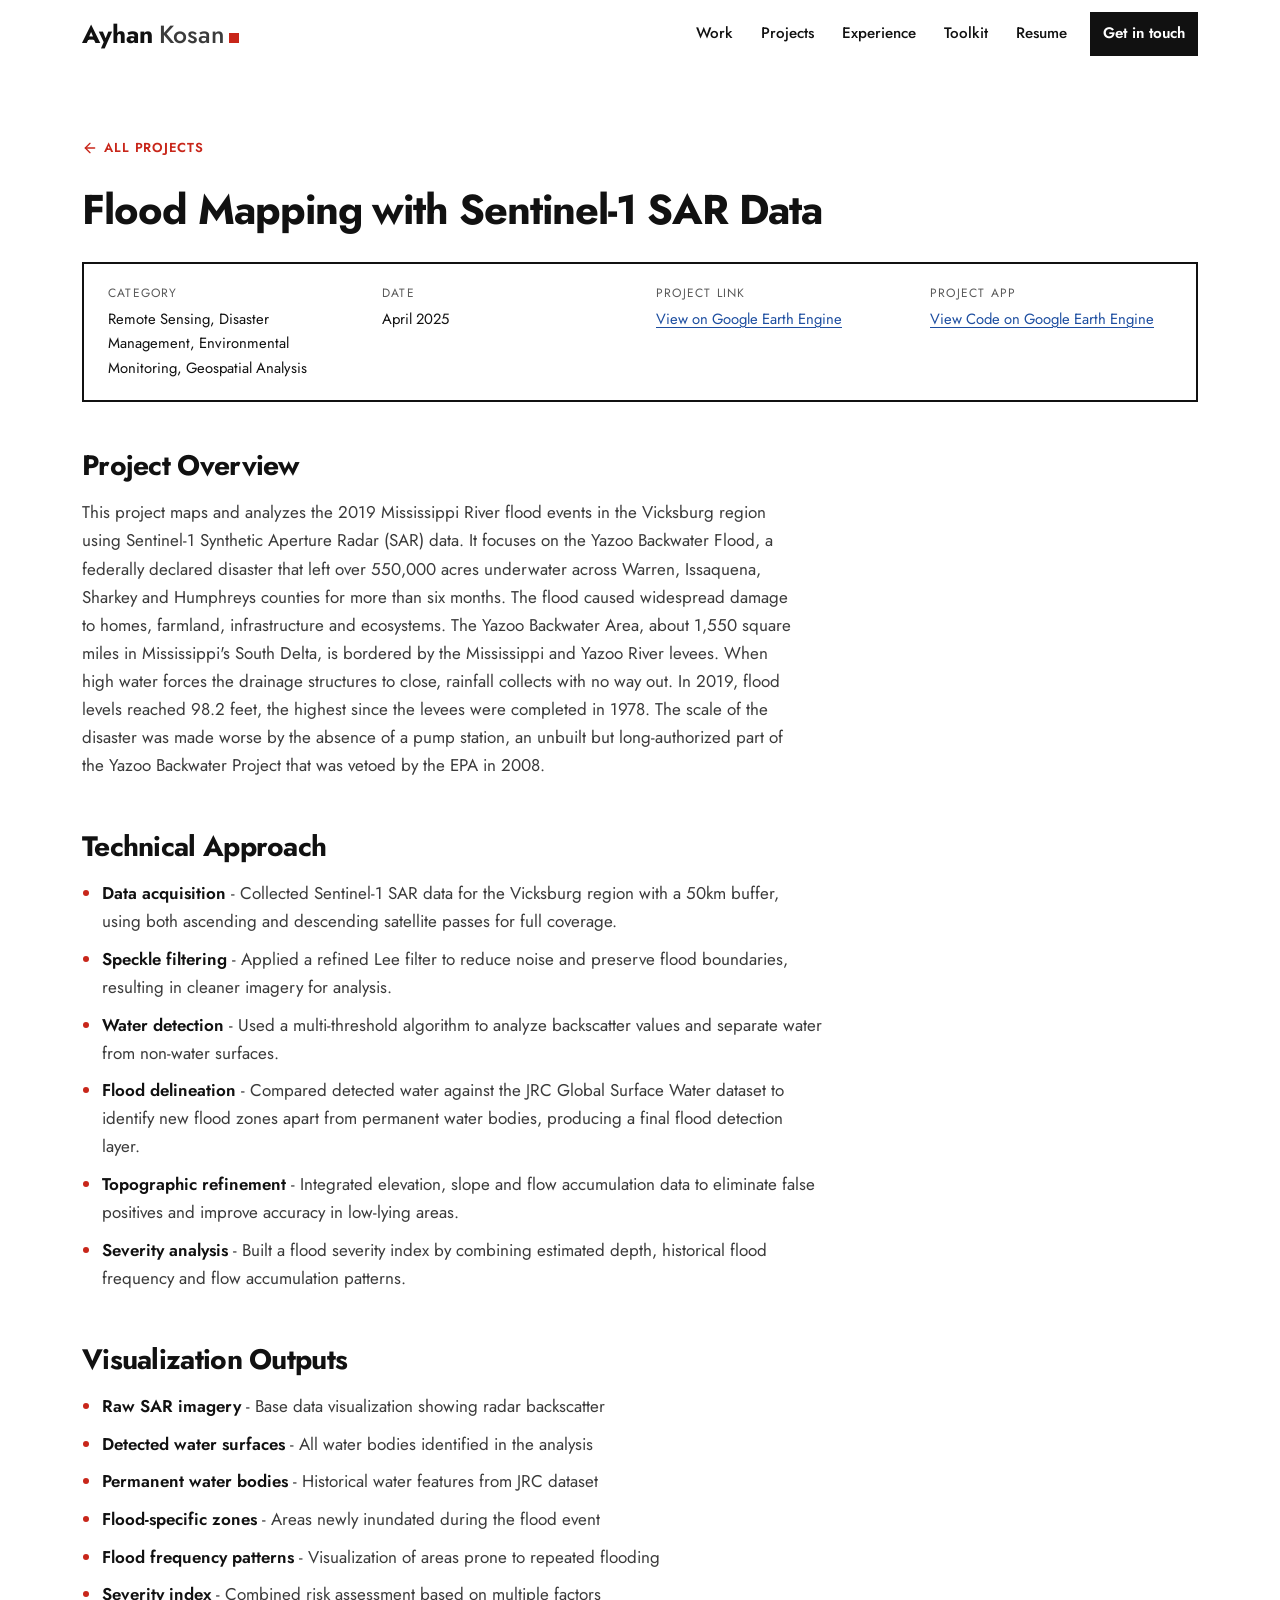
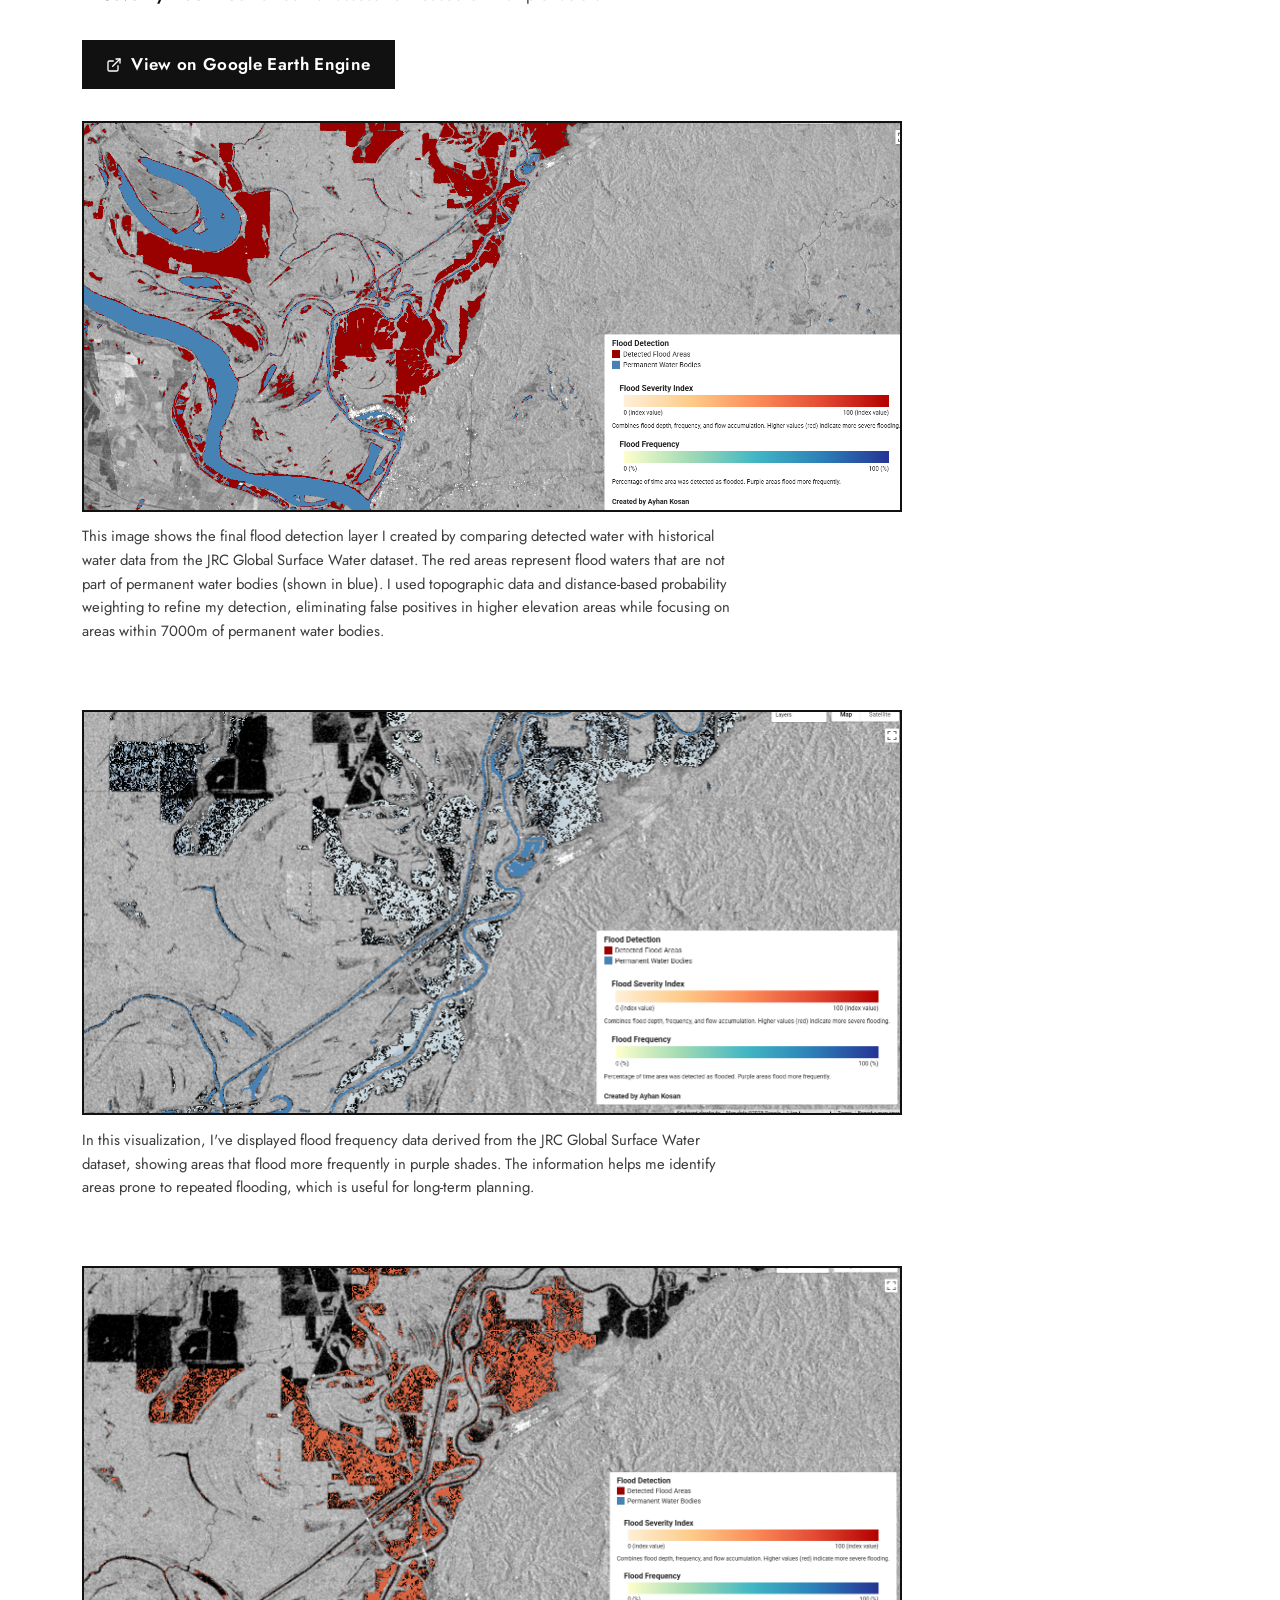
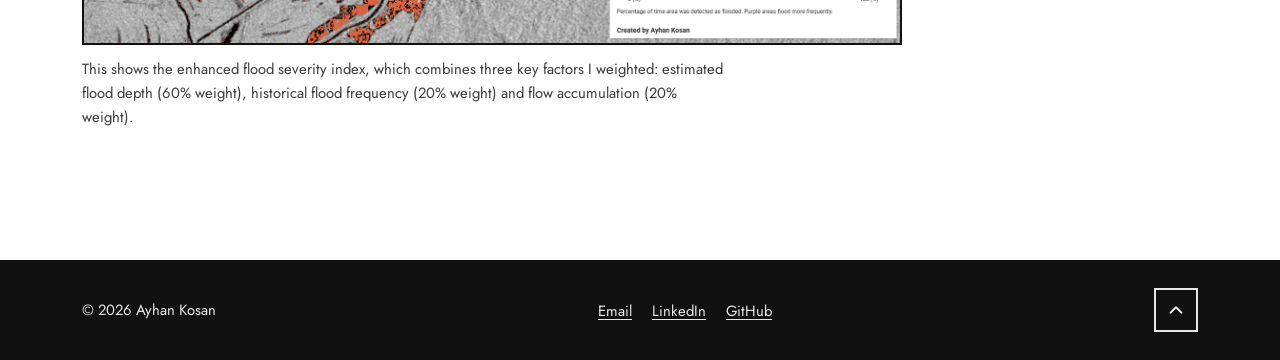
==== flood.html @ c2190ec3 "update" ====
<!DOCTYPE html>
<html lang="en">
<head>
  <meta charset="UTF-8">
  <meta name="viewport" content="width=device-width, initial-scale=1">
  <title>Flood Mapping with Sentinel-1 SAR — Ayhan Kosan</title>
  <meta name="description" content="Mapping the 2019 Yazoo Backwater flood in Mississippi with Sentinel-1 radar data.">
  <link rel="preconnect" href="https://fonts.googleapis.com">
  <link rel="preconnect" href="https://fonts.gstatic.com" crossorigin>
  <link rel="stylesheet" href="https://fonts.googleapis.com/css2?family=Inter:wght@400;500;600;700&amp;family=Jost:wght@400;500;600;700&amp;display=swap">
  <link rel="stylesheet" href="style.css">
  <link rel="stylesheet" href="theme-bauhaus.css">
  <script>document.documentElement.classList.add('js');</script>
  <script src="site.js" defer></script>
</head>
<body id="top">
  <a class="skip-link" href="#main">Skip to main content</a>

  <header class="site-header">
    <nav class="container nav-bar" aria-label="Main">
      <a class="site-logo" href="index.html"><span class="logo-first">Ayhan</span><span class="logo-last">Kosan</span></a>
      <button class="nav-toggle" type="button" aria-expanded="false" aria-controls="primary-menu" aria-label="Menu">
        <span class="nav-toggle-bars" aria-hidden="true"></span>
      </button>
      <ul class="nav-menu" id="primary-menu">
        <li><a href="index.html#work">Work</a></li>
        <li><a href="index.html#projects">Projects</a></li>
        <li><a href="index.html#experience">Experience</a></li>
        <li><a href="index.html#toolkit">Toolkit</a></li>
        <li><a href="resume.html">Resume</a></li>
        <li class="nav-cta"><a href="index.html#contact">Get in touch</a></li>
      </ul>
    </nav>
  </header>

  <main id="main" tabindex="-1">
  <article class="project-detail">
    <div class="container">
      <a class="back-link" href="index.html#projects">
        <svg aria-hidden="true" focusable="false" width="16" height="16" viewBox="0 0 24 24" fill="none" stroke="currentColor" stroke-width="2" stroke-linecap="round" stroke-linejoin="round"><line x1="19" y1="12" x2="5" y2="12"></line><polyline points="12 19 5 12 12 5"></polyline></svg>
        All projects
      </a>
      <h1 class="page-title">Flood Mapping with Sentinel-1 SAR Data</h1>
      <div class="project-info">
        <div class="project-category">
          <span class="meta-label">Category</span> Remote Sensing, Disaster Management, Environmental Monitoring, Geospatial Analysis
        </div>
        <div class="project-date">
          <span class="meta-label">Date</span> April 2025
        </div>
        <div class="project-link">
          <span class="meta-label">Project Link</span> <a href="https://code.earthengine.google.com/ef58080724ee8a9aa978420491a1db90" target="_blank" rel="noopener">View on Google Earth Engine<span class="visually-hidden"> (opens in a new tab)</span></a>
        </div>
      <div class="project-app">
        <span class="meta-label">Project App</span> <a href="https://ayhanxkosan.users.earthengine.app/view/sarfloodmapping" target="_blank" rel="noopener">View Code on Google Earth Engine<span class="visually-hidden"> (opens in a new tab)</span></a>
      </div>
      </div>
      
      <div class="project-description">
        <h2>Project Overview</h2>
        <p>This project maps and analyzes the 2019 Mississippi River flood events in the Vicksburg region using Sentinel-1 Synthetic Aperture Radar (SAR) data. It focuses on the Yazoo Backwater Flood, a federally declared disaster that left over 550,000 acres underwater across Warren, Issaquena, Sharkey and Humphreys counties for more than six months. The flood caused widespread damage to homes, farmland, infrastructure and ecosystems. The Yazoo Backwater Area, about 1,550 square miles in Mississippi's South Delta, is bordered by the Mississippi and Yazoo River levees. When high water forces the drainage structures to close, rainfall collects with no way out. In 2019, flood levels reached 98.2 feet, the highest since the levees were completed in 1978. The scale of the disaster was made worse by the absence of a pump station, an unbuilt but long-authorized part of the Yazoo Backwater Project that was vetoed by the EPA in 2008.</p>
        <h2>Technical Approach</h2>
        
        <ul>
            <li><strong>Data acquisition</strong> - Collected Sentinel-1 SAR data for the Vicksburg region with a 50km buffer, using both ascending and descending satellite passes for full coverage.</li>
            <li><strong>Speckle filtering</strong> - Applied a refined Lee filter to reduce noise and preserve flood boundaries, resulting in cleaner imagery for analysis.</li>
            <li><strong>Water detection</strong> - Used a multi-threshold algorithm to analyze backscatter values and separate water from non-water surfaces.</li>
            <li><strong>Flood delineation</strong> - Compared detected water against the JRC Global Surface Water dataset to identify new flood zones apart from permanent water bodies, producing a final flood detection layer.</li>
            <li><strong>Topographic refinement</strong> - Integrated elevation, slope and flow accumulation data to eliminate false positives and improve accuracy in low-lying areas.</li>
            <li><strong>Severity analysis</strong> - Built a flood severity index by combining estimated depth, historical flood frequency and flow accumulation patterns.</li>
        </ul>
        
        <h2>Visualization Outputs</h2>
        
        <ul>
            <li><strong>Raw SAR imagery</strong> - Base data visualization showing radar backscatter</li>
            <li><strong>Detected water surfaces</strong> - All water bodies identified in the analysis</li>
            <li><strong>Permanent water bodies</strong> - Historical water features from JRC dataset</li>
            <li><strong>Flood-specific zones</strong> - Areas newly inundated during the flood event</li>
            <li><strong>Flood frequency patterns</strong> - Visualization of areas prone to repeated flooding</li>
            <li><strong>Severity index</strong> - Combined risk assessment based on multiple factors</li>
        </ul>
        


        <div class="project-link-cta">
          <a class="btn btn-primary" href="https://code.earthengine.google.com/ef58080724ee8a9aa978420491a1db90" target="_blank" rel="noopener">
            <svg aria-hidden="true" focusable="false" xmlns="http://www.w3.org/2000/svg" width="16" height="16" viewBox="0 0 24 24" fill="none" stroke="currentColor" stroke-width="2" stroke-linecap="round" stroke-linejoin="round"><path d="M18 13v6a2 2 0 0 1-2 2H5a2 2 0 0 1-2-2V8a2 2 0 0 1 2-2h6"></path><polyline points="15 3 21 3 21 9"></polyline><line x1="10" y1="14" x2="21" y2="3"></line></svg>
            View on Google Earth Engine<span class="visually-hidden"> (opens in a new tab)</span></a>
        </div>
        <div class="project-gallery">
          <div class="gallery-item">
            <img src="img/floodareas.png" alt="Map of detected 2019 flood areas in red and permanent water bodies in blue around Vicksburg">
            <p class="caption">This image shows the final flood detection layer I created by comparing detected water with historical water data from the JRC Global Surface Water dataset. The red areas represent flood waters that are not part of permanent water bodies (shown in blue). I used topographic data and distance-based probability weighting to refine my detection, eliminating false positives in higher elevation areas while focusing on areas within 7000m of permanent water bodies.</p>
          </div>
          <div class="gallery-item">
            <img src="img/floodfrequency.png" alt="Map of historical flood frequency, with frequently flooded areas in purple">
            <p class="caption">In this visualization, I've displayed flood frequency data derived from the JRC Global Surface Water dataset, showing areas that flood more frequently in purple shades. The information helps me identify areas prone to repeated flooding, which is useful for long-term planning.</p>
          </div>
          <div class="gallery-item">
            <img src="img/floodseverity.png" alt="Map of the flood severity index combining depth, frequency and flow accumulation">
            <p class="caption">This shows the enhanced flood severity index, which combines three key factors I weighted: estimated flood depth (60% weight), historical flood frequency (20% weight) and flow accumulation (20% weight). </p>
          </div>
        </div>
      </div>
    </div>
  </article>
  </main>


  <footer class="site-footer">
    <div class="container">
      <p>&copy; <span data-current-year>2026</span> Ayhan Kosan</p>
      <ul class="footer-links" aria-label="Contact">
        <li><a href="mailto:ayhanxkosan@gmail.com">Email</a></li>
        <li><a href="https://linkedin.com/in/ayhan-kosan">LinkedIn</a></li>
        <li><a href="https://github.com/ayhankosan">GitHub</a></li>
      </ul>
      <a href="#top" class="back-to-top" aria-label="Back to top">
        <svg aria-hidden="true" focusable="false" width="22" height="22" viewBox="0 0 24 24" fill="none" stroke="currentColor" stroke-width="2" stroke-linecap="round" stroke-linejoin="round"><path d="M18 15l-6-6-6 6"/></svg>
      </a>
    </div>
  </footer>
</body>
</html>
---- style.css ----
/* ==========================================================================
   Ayhan Kosan — portfolio
   "Map studio" theme: dark basemap surfaces, amber highlights, cyan network
   lines. Mobile-first, WCAG 2.1 AA: every text color meets 4.5:1 on the
   surface it is used on.
   ========================================================================== */

:root {
  /* Surfaces (dark basemap) */
  --bg: #0a1020;
  --bg-raised: #0f1729;
  --surface: #131d33;
  --surface-2: #18243f;
  --line: #24324f;
  --line-strong: #33466d;

  /* Text */
  --text: #e7edf7;          /* 15.9:1 on --bg */
  --text-muted: #a9b6cc;    /* 8.6:1 on --bg, 7.4:1 on --surface */
  --text-dim: #8696b2;      /* 5.9:1 on --bg, 5.1:1 on --surface */

  /* Accents */
  --amber: #f5b335;         /* 10.4:1 on --bg */
  --amber-strong: #ffc85a;
  --cyan: #4fd1e8;          /* 10.9:1 on --bg */
  --cyan-soft: rgba(79, 209, 232, 0.12);
  --amber-soft: rgba(245, 179, 53, 0.12);
  --green: #5ee0a0;

  /* Aliases kept for older page styles */
  --primary-color: var(--amber);
  --primary-hover: var(--amber-strong);
  --primary-soft: var(--amber-soft);
  --dark-color: var(--text);
  --text-color: var(--text);
  --secondary-color: var(--text-muted);
  --border-color: var(--line);
  --body-color: var(--bg);
  --light-color: var(--surface);
  --footer-bg: #070b16;
  --shadow: 0 10px 30px rgba(0, 0, 0, 0.35);
  --transition: 0.2s ease;

  /* Type */
  --font-sans: 'Inter', system-ui, -apple-system, 'Segoe UI', Roboto, Arial, sans-serif;
  --font-display: 'Space Grotesk', 'Inter', system-ui, sans-serif;
  --font-mono: 'JetBrains Mono', ui-monospace, SFMono-Regular, Menlo, Consolas, monospace;
  --step--1: clamp(0.875rem, 0.85rem + 0.1vw, 0.925rem);
  --step-0: clamp(1rem, 0.97rem + 0.15vw, 1.0625rem);
  --step-1: clamp(1.125rem, 1.07rem + 0.3vw, 1.3rem);
  --step-2: clamp(1.35rem, 1.2rem + 0.7vw, 1.8rem);
  --step-3: clamp(1.75rem, 1.4rem + 1.5vw, 2.6rem);
  --step-4: clamp(2.3rem, 1.6rem + 3.2vw, 4.25rem);

  /* Layout */
  --container: 1180px;
  --gutter: clamp(1rem, 0.6rem + 2vw, 2rem);
  --header-h: 68px;
  --radius-sm: 6px;
  --radius: 12px;
  --radius-lg: 18px;
}

/* --------------------------------------------------------------------------
   Base
   -------------------------------------------------------------------------- */
*, *::before, *::after { box-sizing: border-box; }
* { margin: 0; }

html {
  -webkit-text-size-adjust: 100%;
  text-size-adjust: 100%;
  scroll-padding-top: calc(var(--header-h) + 16px);
  color-scheme: dark;
}

@media (prefers-reduced-motion: no-preference) {
  html { scroll-behavior: smooth; }
}

body {
  font-family: var(--font-sans);
  font-size: var(--step-0);
  line-height: 1.65;
  color: var(--text);
  background-color: var(--bg);
  overflow-x: hidden;
  min-height: 100vh;
  display: flex;
  flex-direction: column;
}

/* Faint map grid across the whole page */
body::before {
  content: '';
  position: fixed;
  inset: 0;
  z-index: -1;
  pointer-events: none;
  background-image:
    linear-gradient(rgba(79, 209, 232, 0.035) 1px, transparent 1px),
    linear-gradient(90deg, rgba(79, 209, 232, 0.035) 1px, transparent 1px);
  background-size: 64px 64px;
}

main { flex: 1 0 auto; }

img, svg, video, canvas { display: block; max-width: 100%; }
img { height: auto; }

h1, h2, h3, h4 {
  font-family: var(--font-display);
  line-height: 1.15;
  color: var(--text);
  font-weight: 700;
  letter-spacing: -0.02em;
  overflow-wrap: break-word;
}

h1 { font-size: var(--step-4); }
h2 { font-size: var(--step-3); }
h3 { font-size: var(--step-1); letter-spacing: -0.01em; }
h4 { font-size: var(--step-0); }

p, li { max-width: 72ch; }
ul, ol { padding-left: 1.25rem; }
strong { font-weight: 600; color: var(--text); }

a {
  color: var(--cyan);
  text-decoration: underline;
  text-decoration-thickness: 1px;
  text-underline-offset: 0.2em;
  transition: color var(--transition);
}

a:hover { color: #8be4f3; text-decoration-thickness: 2px; }

:focus { outline: none; }
:focus-visible {
  outline: 3px solid var(--amber);
  outline-offset: 3px;
  border-radius: 4px;
}

::selection { background: var(--amber); color: #0a1020; }

button { font: inherit; }

.container {
  width: 100%;
  max-width: var(--container);
  margin-inline: auto;
  padding-inline: var(--gutter);
}

.visually-hidden {
  position: absolute !important;
  width: 1px !important; height: 1px !important;
  padding: 0 !important; margin: -1px !important;
  overflow: hidden !important;
  clip: rect(0, 0, 0, 0) !important;
  white-space: nowrap !important;
  border: 0 !important;
}

.skip-link {
  position: absolute;
  left: 1rem;
  top: -100px;
  z-index: 2000;
  background: var(--amber);
  color: #0a1020;
  padding: 0.75rem 1.25rem;
  border-radius: var(--radius-sm);
  font-weight: 700;
  text-decoration: none;
}
.skip-link:focus { top: 0.75rem; color: #0a1020; }

.mono {
  font-family: var(--font-mono);
  font-size: 0.8125rem;
  letter-spacing: 0.04em;
}

.eyebrow {
  display: inline-flex;
  align-items: center;
  gap: 0.6rem;
  font-family: var(--font-mono);
  font-size: 0.8125rem;
  font-weight: 500;
  letter-spacing: 0.12em;
  text-transform: uppercase;
  color: var(--amber);
  margin-bottom: 1rem;
}

.eyebrow::before {
  content: '';
  width: 28px;
  height: 2px;
  background: currentColor;
}

/* --------------------------------------------------------------------------
   Buttons
   -------------------------------------------------------------------------- */
.btn {
  display: inline-flex;
  align-items: center;
  justify-content: center;
  gap: 0.55rem;
  min-height: 48px;
  padding: 0.75rem 1.4rem;
  border-radius: var(--radius-sm);
  border: 1px solid transparent;
  font-weight: 600;
  font-size: var(--step-0);
  line-height: 1.2;
  text-decoration: none;
  cursor: pointer;
  transition: background-color var(--transition), color var(--transition), border-color var(--transition), transform var(--transition);
}

.btn svg { flex-shrink: 0; }

.btn-primary, .primary-btn {
  background-color: var(--amber);
  color: #0a1020;
}
.btn-primary:hover, .primary-btn:hover { background-color: var(--amber-strong); color: #0a1020; }

.btn-outline, .btn-light {
  background-color: rgba(10, 16, 32, 0.4);
  color: var(--text);
  border-color: var(--line-strong);
}
.btn-outline:hover, .btn-light:hover {
  border-color: var(--cyan);
  color: var(--cyan);
}

.btn:focus-visible { outline: 3px solid var(--cyan); outline-offset: 3px; }

@media (prefers-reduced-motion: no-preference) {
  .btn:hover { transform: translateY(-2px); }
}

/* --------------------------------------------------------------------------
   Header & navigation
   -------------------------------------------------------------------------- */
.site-header {
  position: sticky;
  top: 0;
  z-index: 1000;
  background-color: rgba(10, 16, 32, 0.92);
  border-bottom: 1px solid transparent;
  transition: border-color var(--transition), background-color var(--transition);
}

@supports ((-webkit-backdrop-filter: blur(8px)) or (backdrop-filter: blur(8px))) {
  .site-header {
    background-color: rgba(10, 16, 32, 0.72);
    -webkit-backdrop-filter: saturate(140%) blur(12px);
    backdrop-filter: saturate(140%) blur(12px);
  }
}

.site-header.is-scrolled { border-bottom-color: var(--line); }

.nav-bar {
  display: flex;
  align-items: center;
  justify-content: space-between;
  gap: 1rem;
  min-height: var(--header-h);
}

.site-logo {
  display: inline-flex;
  align-items: center;
  gap: 0.65rem;
  min-height: 44px;
  font-family: var(--font-display);
  font-size: 1.15rem;
  font-weight: 700;
  color: var(--text);
  text-decoration: none;
  letter-spacing: -0.01em;
}
.site-logo:hover { color: var(--text); }

/* Wordmark: first name bold, surname light, amber end mark */
.site-logo { gap: 0.4rem; font-size: clamp(1.3rem, 1.15rem + 0.5vw, 1.55rem); letter-spacing: -0.03em; }
.logo-first { font-weight: 700; }
.logo-last { font-weight: 500; color: var(--text-muted); }
.logo-last::after {
  content: '';
  display: inline-block;
  width: 0.4em;
  height: 0.4em;
  margin-left: 0.15em;
  background: var(--amber);
  border-radius: 50%;
  transition: transform var(--transition);
}
.site-logo:hover .logo-last::after { transform: scale(1.35); }

.logo-mark {
  display: inline-flex;
  width: 34px;
  height: 34px;
  color: var(--amber);
  transition: color var(--transition);
}
.logo-mark svg { width: 100%; height: 100%; }

.nav-menu {
  list-style: none;
  padding: 0;
  margin: 0;
  display: flex;
  align-items: center;
  gap: 0.15rem;
}
.nav-menu li { max-width: none; }

.nav-menu a {
  display: inline-flex;
  align-items: center;
  min-height: 44px;
  padding: 0.5rem 0.8rem;
  border-radius: var(--radius-sm);
  color: var(--text-muted);
  font-size: 0.95rem;
  font-weight: 500;
  text-decoration: none;
}
.nav-menu a:hover { color: var(--text); background: rgba(255, 255, 255, 0.04); }
.nav-menu a[aria-current="page"] { color: var(--amber); }

.nav-menu .nav-cta a {
  margin-left: 0.5rem;
  color: #0a1020;
  background: var(--amber);
  font-weight: 600;
}
.nav-menu .nav-cta a:hover { background: var(--amber-strong); color: #0a1020; }

.nav-toggle {
  display: none;
  align-items: center;
  justify-content: center;
  width: 48px;
  height: 48px;
  padding: 0;
  border: 1px solid var(--line-strong);
  border-radius: var(--radius-sm);
  background: var(--surface);
  color: var(--text);
  cursor: pointer;
}

.nav-toggle-bars, .nav-toggle-bars::before, .nav-toggle-bars::after {
  display: block;
  width: 22px;
  height: 2px;
  border-radius: 2px;
  background-color: currentColor;
  transition: transform var(--transition), background-color var(--transition);
}
.nav-toggle-bars { position: relative; }
.nav-toggle-bars::before, .nav-toggle-bars::after { content: ''; position: absolute; left: 0; }
.nav-toggle-bars::before { top: -7px; }
.nav-toggle-bars::after { top: 7px; }
.nav-toggle[aria-expanded="true"] .nav-toggle-bars { background-color: transparent; }
.nav-toggle[aria-expanded="true"] .nav-toggle-bars::before { transform: translateY(7px) rotate(45deg); }
.nav-toggle[aria-expanded="true"] .nav-toggle-bars::after { transform: translateY(-7px) rotate(-45deg); }

@media (max-width: 860px) {
  .js .nav-toggle { display: inline-flex; }

  .js .nav-menu {
    position: absolute;
    top: 100%;
    left: 0;
    right: 0;
    flex-direction: column;
    align-items: stretch;
    gap: 0;
    padding: 0.5rem var(--gutter) 1.25rem;
    background: var(--bg-raised);
    border-bottom: 1px solid var(--line);
    box-shadow: 0 20px 40px rgba(0, 0, 0, 0.45);
    visibility: hidden;
    opacity: 0;
    transform: translateY(-8px);
    transition: opacity var(--transition), transform var(--transition), visibility 0s linear 0.2s;
  }

  .js .nav-menu.is-open {
    visibility: visible;
    opacity: 1;
    transform: none;
    transition: opacity var(--transition), transform var(--transition), visibility 0s;
  }

  .js .nav-menu a {
    width: 100%;
    padding: 0.9rem 0.25rem;
    border-bottom: 1px solid var(--line);
    border-radius: 0;
    font-size: var(--step-1);
    color: var(--text);
  }

  .js .nav-menu .nav-cta a {
    margin: 1rem 0 0;
    justify-content: center;
    border-radius: var(--radius-sm);
    border-bottom: 0;
    color: #0a1020;
  }

  html:not(.js) .nav-bar { flex-wrap: wrap; padding-block: 0.5rem; }
  html:not(.js) .nav-menu { flex-wrap: wrap; }
}

/* --------------------------------------------------------------------------
   Hero
   -------------------------------------------------------------------------- */
.hero {
  position: relative;
  isolation: isolate;
  overflow: hidden;
  padding-block: clamp(4rem, 9vw, 7.5rem) clamp(3.5rem, 7vw, 6rem);
  border-bottom: 1px solid var(--line);
  background:
    radial-gradient(ellipse 70% 60% at 75% 35%, rgba(79, 209, 232, 0.10), transparent 70%),
    radial-gradient(ellipse 50% 50% at 15% 85%, rgba(245, 179, 53, 0.07), transparent 70%),
    var(--bg);
}

.hero-shapes { display: none; }

.hero-map {
  position: absolute;
  inset: 0;
  z-index: -1;
  width: 100%;
  height: 100%;
  opacity: 0.9;
}

.hero-map .contour { fill: none; stroke: rgba(169, 182, 204, 0.09); stroke-width: 1; }
.hero-map .edge { fill: none; stroke: rgba(79, 209, 232, 0.35); stroke-width: 1.2; }
.hero-map .edge-main { stroke: rgba(245, 179, 53, 0.55); stroke-width: 1.6; }
.hero-map .node { fill: var(--bg); stroke: var(--cyan); stroke-width: 1.5; }
.hero-map .hub { fill: var(--amber); }
.hero-map .pulse { fill: none; stroke: var(--amber); stroke-width: 1.2; opacity: 0; }

@media (prefers-reduced-motion: no-preference) {
  .hero-map .edge-main {
    stroke-dasharray: 6 10;
    animation: flow 2.8s linear infinite;
  }
  .hero-map .pulse {
    transform-box: fill-box;
    transform-origin: center;
    animation: pulse 3.2s ease-out infinite;
  }
  .hero-map .pulse.delay { animation-delay: 1.6s; }
}

@keyframes flow { to { stroke-dashoffset: -32; } }
@keyframes pulse {
  0% { opacity: 0.8; transform: scale(0.4); }
  100% { opacity: 0; transform: scale(2.6); }
}

.hero-grid {
  display: grid;
  gap: clamp(2rem, 5vw, 3.5rem);
  align-items: center;
}

.hero h1 {
  margin-bottom: 1.25rem;
  max-width: 16ch;
}

.hero h1 .accent { color: var(--amber); }

.hero-lead {
  font-size: var(--step-1);
  line-height: 1.6;
  color: var(--text-muted);
  max-width: 58ch;
  margin-bottom: 2rem;
}

.hero-lead strong { color: var(--text); font-weight: 600; }

.hero-actions {
  display: flex;
  flex-wrap: wrap;
  gap: 0.75rem;
}

/* "Map legend" style info panel */
.hud {
  position: relative;
  background: rgba(15, 23, 41, 0.82);
  border: 1px solid var(--line-strong);
  border-radius: var(--radius);
  padding: 1.25rem 1.35rem;
  box-shadow: var(--shadow);
  -webkit-backdrop-filter: blur(6px);
  backdrop-filter: blur(6px);
}

.hud::before, .hud::after {
  content: '';
  position: absolute;
  width: 14px;
  height: 14px;
  border: 2px solid var(--amber);
}
.hud::before { top: -1px; left: -1px; border-right: 0; border-bottom: 0; border-top-left-radius: var(--radius); }
.hud::after { bottom: -1px; right: -1px; border-left: 0; border-top: 0; border-bottom-right-radius: var(--radius); }

.hud-title {
  font-family: var(--font-mono);
  font-size: 0.75rem;
  letter-spacing: 0.12em;
  text-transform: uppercase;
  color: var(--text-dim);
  margin-bottom: 0.85rem;
  display: flex;
  justify-content: space-between;
  gap: 1rem;
}

.hud-list {
  list-style: none;
  padding: 0;
  display: grid;
  gap: 0.85rem;
}

.hud-list li {
  display: grid;
  grid-template-columns: 14px 1fr;
  gap: 0.75rem;
  align-items: start;
  max-width: none;
  font-size: var(--step--1);
  color: var(--text-muted);
}

.hud-list .swatch {
  width: 14px;
  height: 14px;
  margin-top: 0.25rem;
  border-radius: 3px;
}
.swatch.amber { background: var(--amber); }
.swatch.cyan { background: var(--cyan); }
.swatch.line { background: transparent; border: 2px solid var(--cyan); border-radius: 50%; }
.swatch.green { background: var(--green); }

.hud-list strong { display: block; color: var(--text); font-weight: 600; font-size: var(--step-0); }

.hud-coords {
  margin-top: 1rem;
  padding-top: 0.85rem;
  border-top: 1px dashed var(--line-strong);
  font-family: var(--font-mono);
  font-size: 0.75rem;
  color: var(--text-dim);
  display: flex;
  justify-content: space-between;
  flex-wrap: wrap;
  gap: 0.5rem;
}

@media (min-width: 980px) {
  .hero-grid { grid-template-columns: minmax(0, 1.55fr) minmax(0, 1fr); }
}

@media (max-width: 480px) {
  .hero-actions .btn { width: 100%; }
}

/* Key figures */
.stats {
  border-bottom: 1px solid var(--line);
  background: var(--bg-raised);
}

.stats-list {
  list-style: none;
  padding: 0;
  display: grid;
  grid-template-columns: repeat(auto-fit, minmax(min(100%, 200px), 1fr));
}

.stats-list li {
  max-width: none;
  padding: 1.5rem 1.25rem;
  border-left: 1px solid var(--line);
}
.stats-list li:first-child { border-left: 0; }

.stat-value {
  display: block;
  font-family: var(--font-display);
  font-size: clamp(1.2rem, 1.05rem + 0.55vw, 1.5rem);
  text-wrap: balance;
  font-weight: 700;
  color: var(--amber);
  line-height: 1.1;
}

.stat-label {
  display: block;
  margin-top: 0.35rem;
  font-size: var(--step--1);
  color: var(--text-muted);
}

@media (max-width: 640px) {
  .stats-list { grid-template-columns: repeat(2, minmax(0, 1fr)); }
  .stats-list li { padding: 1.25rem 1rem; border-left: 0; border-top: 1px solid var(--line); }
  .stats-list li:nth-child(-n+2) { border-top: 0; }
  .stats-list li:nth-child(even) { border-left: 1px solid var(--line); }
}

@media (max-width: 979px) {
  .hero-map { opacity: 0.4; }
}

/* --------------------------------------------------------------------------
   Sections
   -------------------------------------------------------------------------- */
.section { padding-block: clamp(4rem, 8vw, 6.5rem); }
.section + .section { border-top: 1px solid var(--line); }
.section-raised { background: var(--bg-raised); }

.section-header {
  display: grid;
  gap: 0.75rem;
  margin-bottom: clamp(2rem, 5vw, 3.25rem);
  max-width: 760px;
}

.section-header .eyebrow { margin-bottom: 0; }

.section-title { font-size: var(--step-3); }

.section-lead {
  font-size: var(--step-1);
  color: var(--text-muted);
  max-width: 62ch;
}

.section-header-row {
  display: flex;
  flex-wrap: wrap;
  align-items: flex-end;
  justify-content: space-between;
  gap: 1rem 2rem;
  margin-bottom: clamp(2rem, 5vw, 3.25rem);
}
.section-header-row .section-header { margin-bottom: 0; }

/* Capabilities */
.capability-grid {
  list-style: none;
  padding: 0;
  display: grid;
  grid-template-columns: repeat(auto-fit, minmax(min(100%, 250px), 1fr));
  gap: 1px;
  background: var(--line);
  border: 1px solid var(--line);
  border-radius: var(--radius);
  overflow: hidden;
}

.capability {
  max-width: none;
  padding: 1.75rem 1.5rem;
  background: var(--bg);
  display: flex;
  flex-direction: column;
  gap: 0.75rem;
}

.capability-icon {
  width: 44px;
  height: 44px;
  display: grid;
  place-items: center;
  border-radius: 10px;
  background: var(--cyan-soft);
  color: var(--cyan);
}
.capability-icon svg { width: 24px; height: 24px; }

.capability h3 { font-size: var(--step-1); }
.capability p { color: var(--text-muted); font-size: var(--step--1); }

/* Chips / tags */
.chips, .project-card-tags {
  list-style: none;
  padding: 0;
  display: flex;
  flex-wrap: wrap;
  gap: 0.4rem;
}

.chips li, .project-card-tags li, .tag, .timeline-tag {
  display: inline-block;
  max-width: none;
  padding: 0.2rem 0.6rem;
  border: 1px solid var(--line-strong);
  border-radius: 4px;
  background: rgba(255, 255, 255, 0.02);
  color: var(--text-muted);
  font-family: var(--font-mono);
  font-size: 0.75rem;
  line-height: 1.6;
}

/* Current work */
.work-grid {
  display: grid;
  gap: clamp(1.5rem, 4vw, 3.5rem);
}

.work-grid .section-header { margin-bottom: 0; }

.focus-list {
  list-style: none;
  padding: 0;
  display: grid;
  border-top: 1px solid var(--line);
}

.focus-list li {
  max-width: none;
  display: grid;
  grid-template-columns: 3rem minmax(0, 1fr);
  gap: 1rem;
  padding: 1.25rem 0;
  border-bottom: 1px solid var(--line);
}

.focus-index {
  font-family: var(--font-mono);
  font-size: 0.8125rem;
  color: var(--amber);
  padding-top: 0.2rem;
}

.focus-list h3 { font-size: var(--step-1); }
.focus-list p { color: var(--text-muted); font-size: var(--step--1); margin-top: 0.3rem; }

@media (min-width: 960px) {
  .work-grid { grid-template-columns: minmax(0, 1fr) minmax(0, 1.1fr); align-items: start; }
}

/* Project cards */
.project-grid, .portfolio-grid {
  list-style: none;
  padding: 0;
  display: grid;
  grid-template-columns: repeat(auto-fill, minmax(min(100%, 320px), 1fr));
  gap: 1.25rem;
}

.project-card {
  position: relative;
  display: flex;
  flex-direction: column;
  max-width: none;
  height: 100%;
  background: var(--surface);
  border: 1px solid var(--line);
  border-radius: var(--radius);
  overflow: hidden;
  transition: border-color var(--transition), transform var(--transition);
}

.project-card:hover { border-color: var(--cyan); }
.project-card:focus-within { outline: 3px solid var(--amber); outline-offset: 3px; }

@media (prefers-reduced-motion: no-preference) {
  .project-card:hover, .project-card:focus-within { transform: translateY(-4px); }
  .project-card:hover .project-card-media img { transform: scale(1.04); }
}

.project-card-media {
  position: relative;
  aspect-ratio: 16 / 9;
  overflow: hidden;
  background: var(--surface-2);
}

.project-card-media::after {
  content: '';
  position: absolute;
  inset: 0;
  background: linear-gradient(180deg, transparent 50%, rgba(19, 29, 51, 0.85));
}

.project-card-media img {
  width: 100%;
  height: 100%;
  object-fit: cover;
  filter: saturate(0.9);
  transition: transform 0.4s ease;
}

.project-card-body {
  display: flex;
  flex-direction: column;
  flex: 1;
  gap: 0.6rem;
  padding: 1.25rem 1.35rem 1.4rem;
}

.project-card-kicker {
  font-family: var(--font-mono);
  font-size: 0.75rem;
  letter-spacing: 0.1em;
  text-transform: uppercase;
  color: var(--amber);
}

.project-card-title { font-size: var(--step-1); }
.project-card-title a { color: var(--text); text-decoration: none; }
.project-card-title a::after { content: ''; position: absolute; inset: 0; z-index: 1; }
.project-card-title a:focus-visible { outline: none; }

.project-card-text { color: var(--text-muted); font-size: var(--step--1); }

.project-card-cta {
  margin-top: auto;
  padding-top: 0.5rem;
  display: inline-flex;
  align-items: center;
  gap: 0.35rem;
  font-weight: 600;
  font-size: var(--step--1);
  color: var(--cyan);
}
.project-card-cta svg { transition: transform var(--transition); }
.project-card:hover .project-card-cta svg { transform: translateX(3px); }

/* Experience */
.experience-list {
  list-style: none;
  padding: 0;
  border-top: 1px solid var(--line);
}

.experience-item {
  max-width: none;
  display: grid;
  gap: 0.35rem 2rem;
  padding: 1.5rem 0;
  border-bottom: 1px solid var(--line);
}

.experience-when {
  font-family: var(--font-mono);
  font-size: 0.8125rem;
  color: var(--text-dim);
  padding-top: 0.2rem;
}

.experience-item.is-current .experience-when { color: var(--amber); }

.experience-role { font-size: var(--step-1); }
.experience-org { color: var(--text-muted); font-size: var(--step--1); margin-top: 0.15rem; }
.experience-desc { color: var(--text-muted); font-size: var(--step--1); margin-top: 0.6rem; }

@media (min-width: 760px) {
  .experience-item { grid-template-columns: 190px minmax(0, 1fr); }
}

/* Toolkit */
.toolkit-grid {
  display: grid;
  grid-template-columns: repeat(auto-fit, minmax(min(100%, 260px), 1fr));
  gap: 1.25rem;
}

.toolkit-group {
  padding: 1.5rem;
  background: var(--surface);
  border: 1px solid var(--line);
  border-radius: var(--radius);
}

.toolkit-group h3 {
  font-family: var(--font-mono);
  font-size: 0.8125rem;
  font-weight: 500;
  letter-spacing: 0.1em;
  text-transform: uppercase;
  color: var(--cyan);
  margin-bottom: 1rem;
}

.toolkit-group .chips li { color: var(--text); font-size: 0.8125rem; }

/* Education strip */
.education {
  margin-top: 1.25rem;
  display: grid;
  gap: 1.25rem;
  grid-template-columns: repeat(auto-fit, minmax(min(100%, 320px), 1fr));
}

.education-item {
  padding: 1.25rem 1.5rem;
  border: 1px dashed var(--line-strong);
  border-radius: var(--radius);
}

.education-item h3 { font-size: var(--step-0); }
.education-item p { color: var(--text-muted); font-size: var(--step--1); margin-top: 0.35rem; }

/* Contact band */
.contact-band {
  position: relative;
  overflow: hidden;
  padding: clamp(2rem, 5vw, 3.5rem);
  border: 1px solid var(--line-strong);
  border-radius: var(--radius-lg);
  background:
    radial-gradient(ellipse 60% 80% at 100% 0%, rgba(245, 179, 53, 0.14), transparent 60%),
    radial-gradient(ellipse 50% 70% at 0% 100%, rgba(79, 209, 232, 0.12), transparent 60%),
    var(--surface);
  display: grid;
  gap: 1.75rem;
}

.contact-band h2 { font-size: var(--step-3); max-width: 20ch; }
.contact-band p { color: var(--text-muted); font-size: var(--step-1); margin-top: 0.75rem; }

.contact-links {
  list-style: none;
  padding: 0;
  display: flex;
  flex-wrap: wrap;
  gap: 0.75rem;
}
.contact-links li { max-width: none; }

.contact-email {
  font-family: var(--font-mono);
  font-size: var(--step--1);
  color: var(--text-dim);
  margin-top: 0.75rem;
}

@media (min-width: 900px) {
  .contact-band { grid-template-columns: minmax(0, 1.4fr) auto; align-items: center; }
}

/* --------------------------------------------------------------------------
   Footer
   -------------------------------------------------------------------------- */
.site-footer {
  background-color: var(--footer-bg);
  border-top: 1px solid var(--line);
  color: var(--text-muted);
  padding-block: 1.75rem;
  margin-top: auto;
}

.site-footer .container {
  display: flex;
  flex-wrap: wrap;
  align-items: center;
  justify-content: space-between;
  gap: 1rem;
}

.site-footer p { margin: 0; font-size: var(--step--1); }

.footer-links {
  list-style: none;
  padding: 0;
  display: flex;
  flex-wrap: wrap;
  gap: 0.25rem 1.25rem;
}
.footer-links li { max-width: none; }

.site-footer a { color: var(--text-muted); font-size: var(--step--1); }
.site-footer a:hover { color: var(--amber); }

.back-to-top {
  display: inline-flex;
  align-items: center;
  justify-content: center;
  width: 44px;
  height: 44px;
  border-radius: var(--radius-sm);
  border: 1px solid var(--line-strong);
  color: var(--text);
  text-decoration: none;
}
.back-to-top:hover { border-color: var(--amber); color: var(--amber); }

/* --------------------------------------------------------------------------
   Project detail pages
   -------------------------------------------------------------------------- */
.project-detail { padding-block: clamp(2rem, 5vw, 3.5rem) clamp(3rem, 7vw, 5rem); }

.back-link {
  display: inline-flex;
  align-items: center;
  gap: 0.4rem;
  min-height: 44px;
  margin-bottom: 1rem;
  font-family: var(--font-mono);
  font-size: 0.8125rem;
  letter-spacing: 0.06em;
  text-transform: uppercase;
  color: var(--amber);
  text-decoration: none;
}
.back-link:hover { color: var(--amber-strong); text-decoration: underline; }

.page-title {
  font-size: var(--step-3);
  margin-bottom: 1.75rem;
  max-width: 28ch;
}

.project-info {
  display: grid;
  grid-template-columns: repeat(auto-fit, minmax(min(100%, 220px), 1fr));
  gap: 1rem 2rem;
  margin-bottom: clamp(2rem, 5vw, 3rem);
  padding: 1.25rem 1.5rem;
  background-color: var(--surface);
  border: 1px solid var(--line);
  border-radius: var(--radius);
  font-size: var(--step--1);
  color: var(--text);
}

.project-info > div { display: flex; flex-direction: column; gap: 0.2rem; }

.meta-label {
  font-family: var(--font-mono);
  font-size: 0.75rem;
  letter-spacing: 0.1em;
  text-transform: uppercase;
  color: var(--text-dim);
}

.project-description { max-width: 820px; }

.project-description h2 {
  font-size: var(--step-2);
  margin-top: clamp(2.25rem, 5vw, 3.25rem);
  margin-bottom: 1rem;
}
.project-description h2:first-child { margin-top: 0; }
.project-description h3 { margin-top: 1.5rem; margin-bottom: 0.5rem; }
.project-description p { margin-bottom: 1.15rem; color: #cfd8e6; }
.project-description ul { margin-bottom: 1.5rem; }
.project-description li { margin-bottom: 0.6rem; color: #cfd8e6; }
.project-description li::marker { color: var(--amber); }

.project-gallery {
  display: grid;
  gap: clamp(2rem, 5vw, 3rem);
  margin-block: 2rem;
}

.gallery-item { margin: 0; }
.gallery-item img {
  width: 100%;
  border-radius: var(--radius);
  border: 1px solid var(--line-strong);
  background: var(--surface);
}
.gallery-item > a { display: block; border-radius: var(--radius); }

.caption, figcaption {
  margin-top: 0.85rem;
  font-size: var(--step--1);
  line-height: 1.6;
  color: var(--text-muted);
  max-width: 72ch;
}

.caption .highlight { color: var(--amber); font-weight: 600; }

.inline-cta, .ext-link {
  display: inline-flex;
  align-items: center;
  gap: 0.35rem;
  font-weight: 600;
}

.caption .inline-cta { display: flex; width: fit-content; margin-top: 0.5rem; min-height: 44px; }

.project-link-cta { margin-block: 2rem; }

.callout {
  padding: 1.25rem 1.5rem;
  background: var(--surface);
  border: 1px solid var(--line);
  border-left: 3px solid var(--amber);
  border-radius: var(--radius-sm);
  margin-bottom: 2rem;
}
.callout h2, .callout h3 { font-size: var(--step-1); margin-bottom: 0.5rem; }
.callout p, .callout li { font-size: var(--step--1); color: var(--text-muted); }
.callout ul { margin-block: 0.5rem; }

.map-page-intro p { font-size: var(--step-1); color: var(--text-muted); }

/* Light map widgets (legends, popups, panels) keep dark text */
.legend, .info-panel, .tooltip, .chart-container, .map-overlay, .mouse-hint,
.mapboxgl-popup-content, .leaflet-container, .elevation-profile, .elevation-toggle {
  color: #1f2937;
  --text-color: #1f2937;
  --dark-color: #0f172a;
  --secondary-color: #4b5563;
  --primary-color: #3451d1;
  --border-color: #dde3ee;
}

.legend h3, .info-panel h3, .map-overlay h2, .map-overlay h3, .mapboxgl-popup-content h4 { color: #0f172a; }
.map-overlay label, .map-overlay legend { color: #374151; }
.legend strong, .info-panel strong, .map-overlay strong, .mouse-hint strong, .mapboxgl-popup-content strong { color: inherit; }

/* --------------------------------------------------------------------------
   Resume
   -------------------------------------------------------------------------- */
.resume-section { padding-block: clamp(2.5rem, 6vw, 4.5rem); }

.resume-header {
  margin-bottom: 2rem;
  display: grid;
  gap: 1rem;
}

.resume-header h1 { font-size: var(--step-4); }
.resume-header p { color: var(--text-muted); font-size: var(--step-1); max-width: 60ch; }

.resume-tabs {
  display: inline-flex;
  flex-wrap: wrap;
  gap: 0.35rem;
  margin: 0 0 clamp(2rem, 5vw, 3rem);
  padding: 0.35rem;
  max-width: 100%;
  background: var(--surface);
  border: 1px solid var(--line);
  border-radius: var(--radius-sm);
}

.tab-btn {
  min-height: 44px;
  padding: 0.5rem 1.25rem;
  background: transparent;
  border: 0;
  border-radius: 4px;
  font-weight: 600;
  color: var(--text-muted);
  cursor: pointer;
  transition: background-color var(--transition), color var(--transition);
}
.tab-btn:hover { color: var(--text); background: rgba(255, 255, 255, 0.05); }
.tab-btn[aria-selected="true"], .tab-btn.active { background: var(--amber); color: #0a1020; }

.tab-content[hidden] { display: none; }
.tab-content > .section-title { margin-bottom: 1.5rem; font-size: var(--step-2); }

.timeline {
  position: relative;
  max-width: 900px;
  padding: 0;
  list-style: none;
}

.timeline::before {
  content: '';
  position: absolute;
  top: 0.5rem;
  bottom: 0;
  left: 7px;
  width: 2px;
  background: var(--line-strong);
}

.timeline-item {
  position: relative;
  max-width: none;
  padding: 0 0 1.5rem 2.25rem;
}

.timeline-item::before {
  content: '';
  position: absolute;
  top: 1.45rem;
  left: 0;
  width: 16px;
  height: 16px;
  border-radius: 50%;
  background: var(--bg);
  border: 2px solid var(--cyan);
  z-index: 1;
}

.timeline-item.is-current::before { background: var(--amber); border-color: var(--amber); }

.timeline-content {
  padding: 1.25rem 1.4rem;
  background-color: var(--surface);
  border: 1px solid var(--line);
  border-radius: var(--radius);
}

.timeline-date {
  display: inline-block;
  margin-bottom: 0.35rem;
  font-family: var(--font-mono);
  font-size: 0.8125rem;
  color: var(--amber);
}

.timeline-title { font-size: var(--step-1); margin-bottom: 0.25rem; }
.timeline-subtitle { color: var(--text-muted); font-size: var(--step--1); margin-bottom: 0.75rem; }
.timeline-subtitle .employment-type { display: block; font-size: 0.9em; color: var(--text-dim); }
.timeline-description { margin-bottom: 0.75rem; color: #cfd8e6; font-size: var(--step--1); }
.timeline-tags { display: flex; flex-wrap: wrap; gap: 0.4rem; margin-top: 0.75rem; }

/* --------------------------------------------------------------------------
   Print
   -------------------------------------------------------------------------- */
@media print {
  :root { --bg: #fff; --surface: #fff; --text: #000; --text-muted: #333; --line: #ccc; }
  body::before, .site-header, .back-to-top, .skip-link, .resume-tabs, .hero-map { display: none !important; }
  .tab-content[hidden] { display: block !important; }
  body, .hero, .stats, .section-raised { background: #fff !important; color: #000; }
  h1, h2, h3, h4, strong { color: #000; }
}

/* --------------------------------------------------------------------------
   Reduced motion
   -------------------------------------------------------------------------- */
@media (prefers-reduced-motion: reduce) {
  *, *::before, *::after {
    animation-duration: 0.01ms !important;
    animation-iteration-count: 1 !important;
    transition-duration: 0.01ms !important;
    scroll-behavior: auto !important;
  }
}

/* Resume skills */
.skills-intro {
  color: var(--text-muted);
  margin-bottom: 1.75rem;
}

.strengths {
  list-style: none;
  padding: 0;
  display: grid;
  grid-template-columns: repeat(auto-fit, minmax(min(100%, 230px), 1fr));
  gap: 1rem;
  margin-bottom: 2.5rem;
}

.strengths li {
  max-width: none;
  padding: 1.35rem 1.35rem 1.5rem;
  background: var(--surface);
  border: 1px solid var(--line);
  border-top: 3px solid var(--amber);
  border-radius: var(--radius);
}

.strength-num {
  display: block;
  font-family: var(--font-mono);
  font-size: 0.8125rem;
  color: var(--amber);
  margin-bottom: 0.6rem;
}

.strengths h3 { font-size: var(--step-1); margin-bottom: 0.4rem; }
.strengths p { color: var(--text-muted); font-size: var(--step--1); }

.skill-groups {
  display: grid;
  grid-template-columns: repeat(auto-fit, minmax(min(100%, 420px), 1fr));
  gap: 1.25rem;
}

.skill-group {
  padding: 1.35rem 1.5rem 0.75rem;
  background: var(--surface);
  border: 1px solid var(--line);
  border-radius: var(--radius);
}

.skill-group h3 {
  font-family: var(--font-mono);
  font-size: 0.8125rem;
  font-weight: 500;
  letter-spacing: 0.1em;
  text-transform: uppercase;
  color: var(--cyan);
  margin-bottom: 0.5rem;
}

.skill-list {
  list-style: none;
  padding: 0;
}

.skill-list li {
  max-width: none;
  display: flex;
  flex-wrap: wrap;
  justify-content: space-between;
  align-items: baseline;
  gap: 0.15rem 1rem;
  padding: 0.7rem 0;
  border-top: 1px solid var(--line);
}

.skill-list li:first-child { border-top: 0; }

.skill-name { font-weight: 500; color: var(--text); font-size: var(--step--1); }

.skill-where {
  font-family: var(--font-mono);
  font-size: 0.75rem;
  color: var(--text-dim);
  text-align: right;
}

.skills-key {
  margin-top: 1.25rem;
  font-size: 0.8125rem;
  color: var(--text-dim);
}

.skills-key span { font-weight: 600; color: var(--text-muted); }
---- theme-bauhaus.css ----
/* ==========================================================================
   Bauhaus theme — loaded after style.css.
   White space, a strict grid, geometric primitives and primary colors.
   Text colors meet WCAG 2.1 AA on the surfaces they are used on:
   red #c8261a 5.5:1 and blue #1d4ea0 7.6:1 on white; yellow is only used
   as a background behind black text or as decoration.
   ========================================================================== */

:root {
  --bg: #ffffff;
  --bg-raised: #f5f2ea;
  --surface: #ffffff;
  --surface-2: #f5f2ea;
  --line: #ddd7c9;
  --line-strong: #111111;

  --text: #111111;
  --text-muted: #3b3b3b;
  --text-dim: #595959;

  --red: #c8261a;
  --blue: #1d4ea0;
  --yellow: #f2c12e;
  --black: #111111;

  --amber: var(--red);
  --amber-strong: #a51e14;
  --cyan: var(--blue);
  --green: var(--yellow);
  --cyan-soft: rgba(29, 78, 160, 0.08);
  --amber-soft: rgba(200, 38, 26, 0.08);

  --footer-bg: var(--black);
  --shadow: none;

  --font-sans: 'Jost', 'Inter', system-ui, sans-serif;
  --font-display: 'Jost', system-ui, sans-serif;
  --font-mono: 'Jost', system-ui, sans-serif;

  --radius-sm: 0;
  --radius: 0;
  --radius-lg: 0;
}

html { color-scheme: light; }

body { background: var(--bg); }
body::before { display: none; }

::selection { background: var(--yellow); color: var(--black); }

h1, h2, h3, h4 { letter-spacing: -0.025em; }
h1 { font-weight: 700; }

a { color: var(--blue); }
a:hover { color: var(--black); }

:focus-visible { outline-color: var(--blue); }

/* Labels: geometric caps with a red square instead of a rule */
.eyebrow {
  color: var(--black);
  font-weight: 600;
  letter-spacing: 0.18em;
}
.eyebrow::before {
  width: 12px;
  height: 12px;
  background: var(--red);
}

.mono { font-family: var(--font-sans); }

/* Buttons */
.btn { border-width: 2px; font-weight: 600; letter-spacing: 0.02em; }
.btn-primary, .primary-btn { background: var(--black); color: #fff; }
.btn-primary:hover, .primary-btn:hover { background: var(--red); color: #fff; }
.btn-outline, .btn-light { background: transparent; color: var(--black); border-color: var(--black); }
.btn-outline:hover, .btn-light:hover { background: var(--black); color: #fff; border-color: var(--black); }
.btn:focus-visible { outline-color: var(--blue); }

/* Header */
.site-header,
.site-header.is-scrolled {
  background: rgba(255, 255, 255, 0.96);
  border-bottom: 2px solid var(--black);
}
@supports ((-webkit-backdrop-filter: blur(8px)) or (backdrop-filter: blur(8px))) {
  .site-header { background: rgba(255, 255, 255, 0.88); }
}
.site-header:not(.is-scrolled) { border-bottom-color: transparent; }

.logo-mark { color: var(--black); }
.site-logo:hover .logo-mark { color: var(--red); }
.site-logo { font-weight: 700; letter-spacing: 0; }

.nav-menu a { color: var(--black); font-weight: 500; }
.nav-menu a:hover { background: transparent; color: var(--red); }
.nav-menu a[aria-current="page"] { color: var(--red); }
.nav-menu .nav-cta a { background: var(--black); color: #fff; }
.nav-menu .nav-cta a:hover { background: var(--red); color: #fff; }
.nav-toggle { background: #fff; border: 2px solid var(--black); color: var(--black); }

@media (max-width: 860px) {
  .js .nav-menu { background: #fff; border-bottom: 2px solid var(--black); box-shadow: none; }
  .js .nav-menu a { color: var(--black); }
  .js .nav-menu .nav-cta a { color: #fff; }
}

/* Hero: white page, geometric composition */
.hero {
  background: var(--bg);
  border-bottom: 0;
  padding-block: clamp(4.5rem, 10vw, 9rem) clamp(4rem, 8vw, 7rem);
}
.hero-map { display: none; }

.hero-shapes {
  display: block;
  position: absolute;
  z-index: -1;
  top: clamp(2rem, 4vw, 3.5rem);
  right: max(0px, calc((100vw - var(--container)) / 2 - 24px));
  width: min(520px, 40vw);
}

.hero-shapes .s-red { fill: var(--red); }
.hero-shapes .s-blue { fill: var(--blue); }
.hero-shapes .s-yellow { fill: var(--yellow); }
.hero-shapes .s-black { fill: var(--black); }
.hero-shapes .s-line { stroke: var(--black); stroke-width: 8; fill: none; }

@media (prefers-reduced-motion: no-preference) {
  .hero-shapes .s-spin {
    transform-box: fill-box;
    transform-origin: center;
    animation: bauhaus-spin 40s linear infinite;
  }
}
@keyframes bauhaus-spin { to { transform: rotate(360deg); } }

@media (max-width: 979px) {
  .hero-shapes { display: none; }
}

.hero h1 { max-width: 14ch; font-weight: 700; }
.hero h1 .accent { color: var(--red); }
.hero-lead { color: var(--text-muted); }

@media (min-width: 980px) {
  .hero .hud { margin-top: clamp(9rem, 16vw, 13rem); margin-right: clamp(2rem, 6vw, 5rem); }
}

.hud {
  background: #fff;
  border: 2px solid var(--black);
  box-shadow: 10px 10px 0 var(--yellow);
  -webkit-backdrop-filter: none;
  backdrop-filter: none;
}
.hud::before, .hud::after { border: 0; border-radius: 0; }
.hud::before { top: -10px; left: -10px; width: 20px; height: 20px; background: var(--red); }
.hud::after { bottom: auto; top: -10px; right: 24px; width: 20px; height: 20px; border-radius: 50%; background: var(--blue); }
.hud-title { color: var(--text-dim); letter-spacing: 0.18em; }
.hud-list strong { color: var(--black); }
.swatch.amber { background: var(--red); }
.swatch.cyan { background: var(--blue); }
.swatch.line { border-color: var(--black); }
.swatch.green { background: var(--yellow); border-radius: 0; clip-path: polygon(50% 0, 100% 100%, 0 100%); }
.hud-coords { border-top: 2px solid var(--black); color: var(--text-dim); }

/* Figures */
.stats { background: var(--bg); border-block: 2px solid var(--black); }
.stats-list li { border-left: 2px solid var(--black); padding-block: 2rem; }
.stats-list li:first-child { border-left: 0; }
.stat-value { color: var(--black); display: flex; align-items: center; gap: 0.6rem; }
.stat-value::before { content: ''; width: 14px; height: 14px; flex-shrink: 0; background: var(--red); }
.stats-list li:nth-child(2) .stat-value::before { background: var(--blue); border-radius: 50%; }
.stats-list li:nth-child(3) .stat-value::before { background: var(--yellow); clip-path: polygon(50% 0, 100% 100%, 0 100%); }
.stats-list li:nth-child(4) .stat-value::before { background: var(--black); }
@media (max-width: 640px) {
  .stats-list li { border-left: 0; border-top: 2px solid var(--black); }
  .stats-list li:nth-child(-n+2) { border-top: 0; }
  .stats-list li:nth-child(even) { border-left: 2px solid var(--black); }
}

/* Sections: generous white space */
.section { padding-block: clamp(5rem, 11vw, 9rem); }
.section + .section { border-top: 0; }
.section-raised { background: var(--bg-raised); }
.section-title { font-weight: 700; }
.section-header { margin-bottom: clamp(2.5rem, 6vw, 4.5rem); }

/* Capabilities */
.capability-grid { gap: 0; background: transparent; border: 2px solid var(--black); }
.capability { background: #fff; border-left: 2px solid var(--black); padding: 2rem 1.75rem; }
.capability:first-child { border-left: 0; }
@media (max-width: 1100px) {
  .capability { border-left: 0; border-top: 2px solid var(--black); }
  .capability:first-child { border-top: 0; }
}
@media (min-width: 560px) and (max-width: 1100px) {
  .capability-grid { grid-template-columns: repeat(2, minmax(0, 1fr)); }
  .capability:nth-child(2) { border-top: 0; }
  .capability:nth-child(even) { border-left: 2px solid var(--black); }
}
.capability-icon { border-radius: 0; background: var(--red); color: #fff; }
.capability:nth-child(2) .capability-icon { background: var(--blue); border-radius: 50%; }
.capability:nth-child(3) .capability-icon { background: var(--yellow); color: var(--black); }
.capability:nth-child(4) .capability-icon { background: var(--black); }
.capability p { color: var(--text-muted); }

/* Current work */
.focus-list { border-top: 2px solid var(--black); }
.focus-list li { border-bottom: 1px solid var(--line); grid-template-columns: 4rem minmax(0, 1fr); }
.focus-index { font-size: 2rem; font-weight: 700; line-height: 1; color: var(--red); padding-top: 0; }
.focus-list li:nth-child(2) .focus-index { color: var(--blue); }
.focus-list li:nth-child(3) .focus-index { color: var(--black); }
.focus-list li:nth-child(4) .focus-index { color: var(--red); }

/* Chips */
.chips li, .project-card-tags li, .tag, .timeline-tag {
  border: 1px solid var(--black);
  background: transparent;
  color: var(--black);
  font-size: 0.8125rem;
  letter-spacing: 0.02em;
}

/* Project cards */
.project-grid { gap: 2rem; }
.project-card { border: 2px solid var(--black); background: #fff; }
.project-card:hover { border-color: var(--black); box-shadow: 8px 8px 0 var(--yellow); }
.project-card:focus-within { outline-color: var(--blue); }
.project-card-media { border-bottom: 2px solid var(--black); }
.project-card-media::after { display: none; }
.project-card-media img { filter: grayscale(1) contrast(1.05); transition: filter 0.3s ease, transform 0.4s ease; }
.project-card:hover .project-card-media img,
.project-card:focus-within .project-card-media img { filter: none; }
.project-card-kicker { color: var(--red); font-weight: 600; letter-spacing: 0.14em; }
.project-card-cta { color: var(--black); }
.project-card:hover .project-card-cta { color: var(--red); }

/* Experience */
.experience-list { border-top: 2px solid var(--black); }
.experience-item { border-bottom: 1px solid var(--line); padding-block: 2rem; }
.experience-when { color: var(--text-dim); font-weight: 500; }
.experience-item.is-current .experience-when { color: var(--red); font-weight: 600; }

/* Toolkit & education */
.toolkit-group { background: #fff; border: 2px solid var(--black); }
.toolkit-group h3 { color: var(--blue); font-weight: 600; letter-spacing: 0.14em; }
.toolkit-group:nth-child(1) { border-top: 8px solid var(--red); }
.toolkit-group:nth-child(2) { border-top: 8px solid var(--blue); }
.toolkit-group:nth-child(3) { border-top: 8px solid var(--yellow); }
.toolkit-group:nth-child(4) { border-top: 8px solid var(--black); }
.toolkit-group .chips li { color: var(--black); }
.education-item { border: 2px dashed var(--black); }

/* Contact: a single yellow block */
.contact-band {
  background: var(--yellow);
  border: 2px solid var(--black);
  color: var(--black);
}
.contact-band h2 { color: var(--black); }
.contact-band p, .contact-email { color: var(--black); }
.contact-band .eyebrow::before { background: var(--black); }
.contact-band .btn-outline { border-color: var(--black); }

/* Footer */
.site-footer { background: var(--black); border-top: 0; color: #e8e8e8; }
.site-footer a { color: #e8e8e8; }
.site-footer a:hover { color: var(--yellow); }
.site-footer a:focus-visible { outline-color: var(--yellow); }
.back-to-top { border: 2px solid #e8e8e8; color: #fff; }
.back-to-top:hover { border-color: var(--yellow); color: var(--yellow); }

/* Project pages */
.back-link { color: var(--red); font-weight: 600; }
.back-link:hover { color: var(--black); }
.project-info { background: #fff; border: 2px solid var(--black); }
.project-description p, .project-description li { color: var(--text-muted); }
.project-description li::marker { color: var(--red); }
.gallery-item img { border: 2px solid var(--black); }
.caption .highlight { color: var(--red); }
.callout { background: #fff; border: 2px solid var(--black); border-left: 8px solid var(--red); }

/* Resume */
.resume-tabs { background: #fff; border: 2px solid var(--black); padding: 0; gap: 0; }
.tab-btn { border-radius: 0; color: var(--black); }
.tab-btn:hover { background: var(--bg-raised); color: var(--black); }
.tab-btn[aria-selected="true"], .tab-btn.active { background: var(--black); color: #fff; }
.timeline::before { background: var(--black); }
.timeline-item::before { border-color: var(--black); border-radius: 0; background: #fff; }
.timeline-item.is-current::before { background: var(--red); border-color: var(--red); }
.timeline-content { background: #fff; border: 2px solid var(--black); }
.timeline-date { color: var(--red); font-weight: 600; }
.timeline-description { color: var(--text-muted); }

.strengths li { background: #fff; border: 2px solid var(--black); border-top-width: 8px; }
.strengths li:nth-child(1) { border-top-color: var(--red); }
.strengths li:nth-child(2) { border-top-color: var(--blue); }
.strengths li:nth-child(3) { border-top-color: var(--yellow); }
.strengths li:nth-child(4) { border-top-color: var(--black); }
.strength-num { color: var(--black); font-size: 1.5rem; font-weight: 700; }
.skill-group { background: #fff; border: 2px solid var(--black); }
.skill-group h3 { color: var(--blue); font-weight: 600; letter-spacing: 0.14em; }
.skill-list li { border-top-color: var(--line); }
.skill-where { color: var(--text-dim); }

/* Housing map controls */
.play-button { background: var(--black) !important; color: #fff !important; }
.play-button:hover { background: var(--red) !important; }

/* Wordmark */
.logo-last { color: var(--text-muted); }
.logo-last::after { background: var(--red); border-radius: 0; }
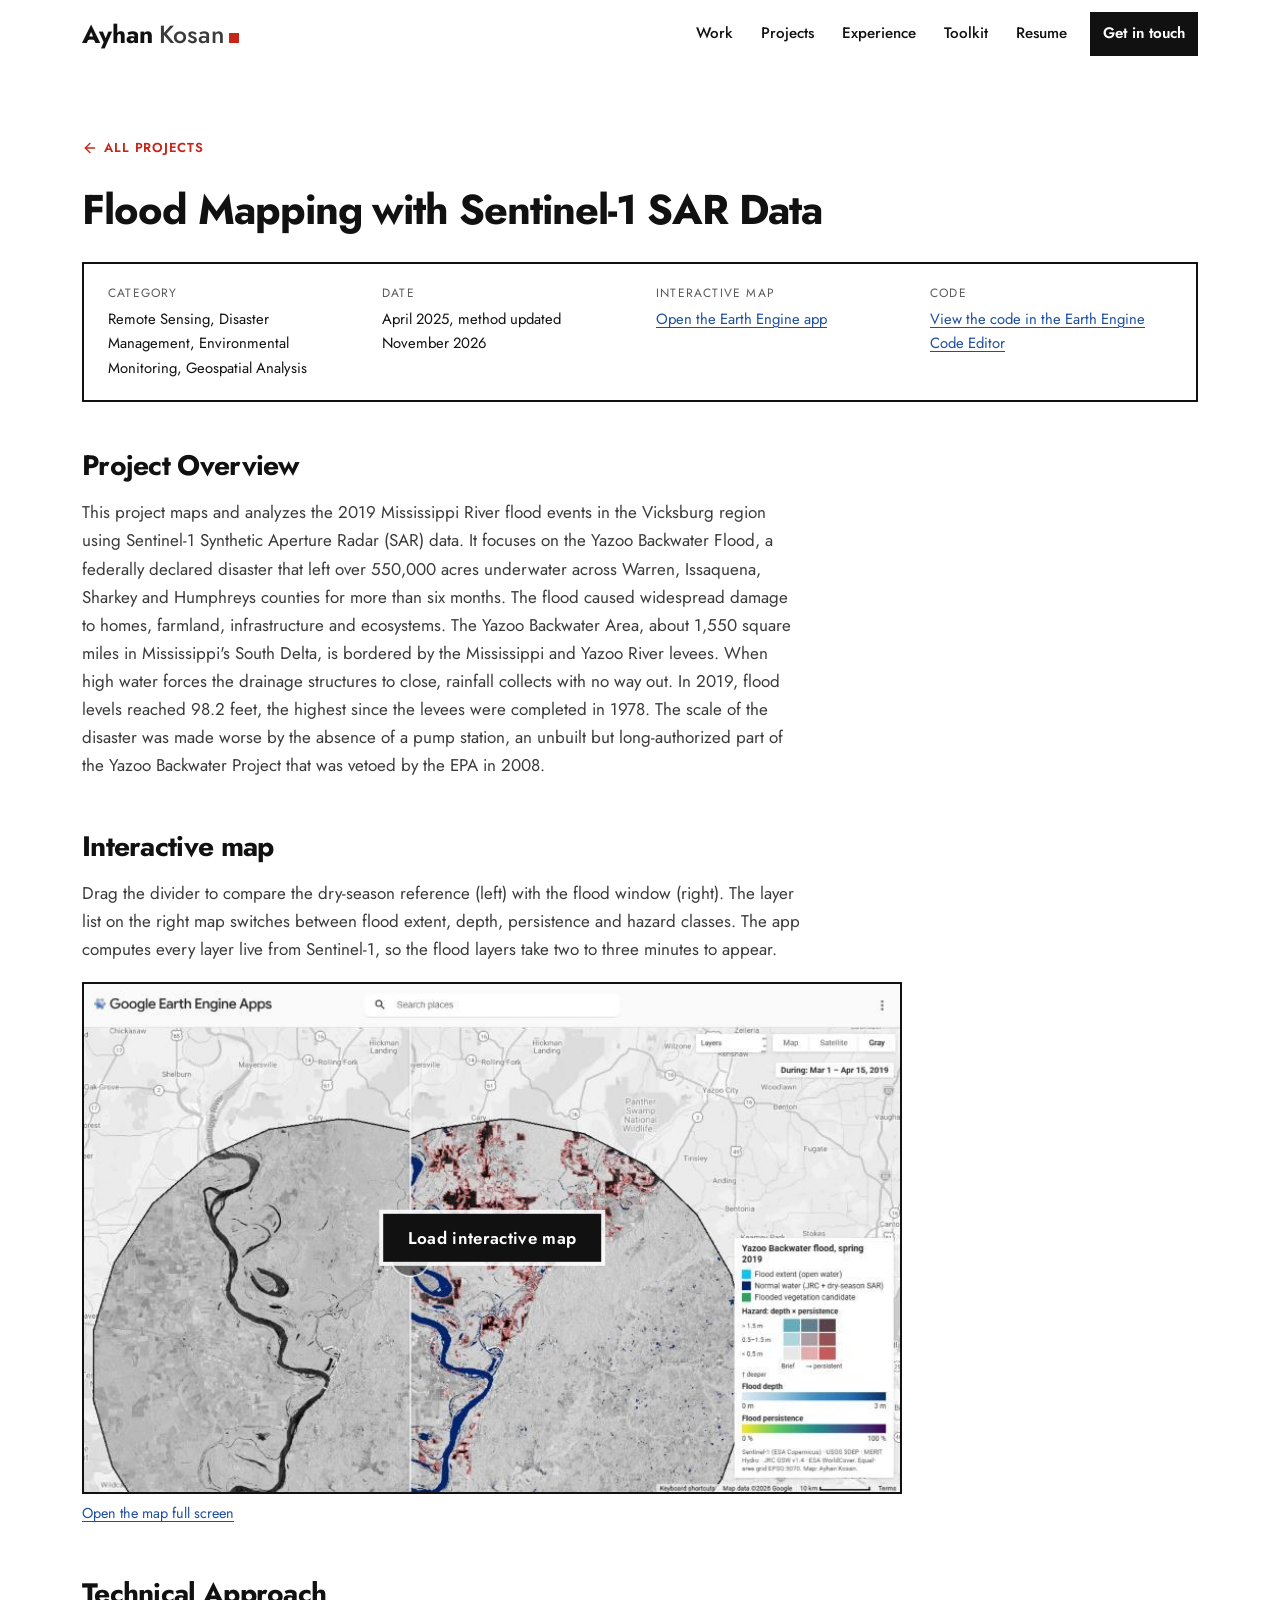
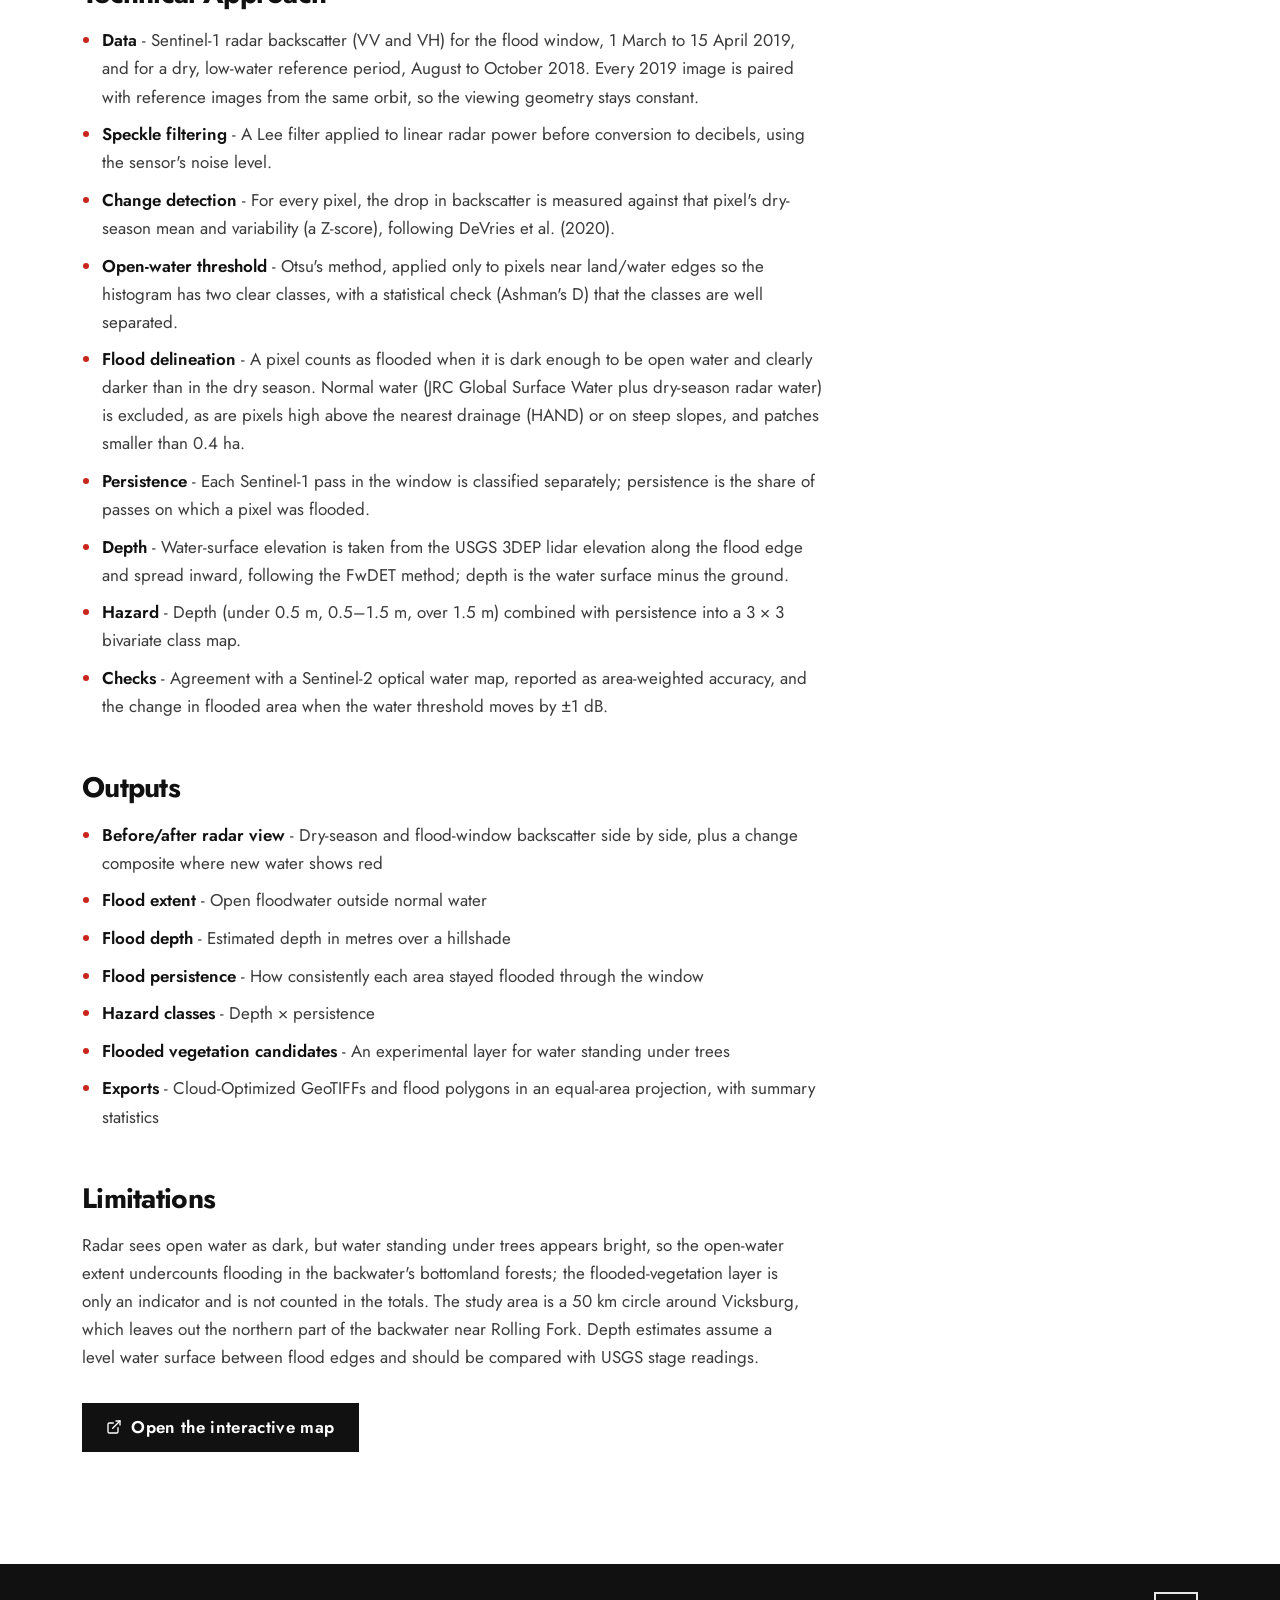
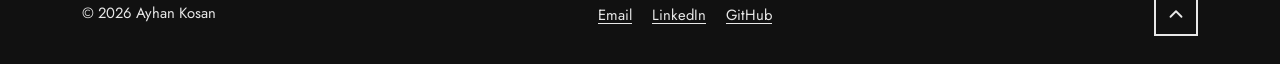
==== commit 80d7dc6f: "update" ====
--- a/flood.html
+++ b/flood.html
@@ -12,6 +12,14 @@
   <link rel="stylesheet" href="theme-bauhaus.css">
   <script>document.documentElement.classList.add('js');</script>
   <script src="site.js" defer></script>
+  <style>
+    .ee-embed { position: relative; margin: 1rem 0 0.5rem; border: 2px solid var(--black, #111); background: #f4f3ef; aspect-ratio: 8 / 5; }
+    .ee-embed img { display: block; width: 100%; height: 100%; object-fit: cover; }
+    .ee-embed iframe { display: block; width: 100%; height: 100%; border: 0; }
+    .ee-embed-load { position: absolute; left: 50%; top: 50%; transform: translate(-50%, -50%); box-shadow: 0 0 0 4px rgba(255,255,255,0.85); }
+    .ee-embed-alt { font-size: 0.9rem; }
+    @media (max-width: 640px) { .ee-embed { aspect-ratio: 3 / 4; } }
+  </style>
 </head>
 <body id="top">
   <a class="skip-link" href="#main">Skip to main content</a>
@@ -46,61 +54,58 @@
           <span class="meta-label">Category</span> Remote Sensing, Disaster Management, Environmental Monitoring, Geospatial Analysis
         </div>
         <div class="project-date">
-          <span class="meta-label">Date</span> April 2025
+          <span class="meta-label">Date</span> April 2025, method updated November 2026
         </div>
         <div class="project-link">
-          <span class="meta-label">Project Link</span> <a href="https://code.earthengine.google.com/ef58080724ee8a9aa978420491a1db90" target="_blank" rel="noopener">View on Google Earth Engine<span class="visually-hidden"> (opens in a new tab)</span></a>
+          <span class="meta-label">Interactive map</span> <a href="https://ayhanxkosan.users.earthengine.app/view/vicksburg-flood-mapping-2019" target="_blank" rel="noopener">Open the Earth Engine app<span class="visually-hidden"> (opens in a new tab)</span></a>
         </div>
       <div class="project-app">
-        <span class="meta-label">Project App</span> <a href="https://ayhanxkosan.users.earthengine.app/view/sarfloodmapping" target="_blank" rel="noopener">View Code on Google Earth Engine<span class="visually-hidden"> (opens in a new tab)</span></a>
+        <span class="meta-label">Code</span> <a href="https://code.earthengine.google.com/ef58080724ee8a9aa978420491a1db90" target="_blank" rel="noopener">View the code in the Earth Engine Code Editor<span class="visually-hidden"> (opens in a new tab)</span></a>
       </div>
       </div>
       
       <div class="project-description">
         <h2>Project Overview</h2>
         <p>This project maps and analyzes the 2019 Mississippi River flood events in the Vicksburg region using Sentinel-1 Synthetic Aperture Radar (SAR) data. It focuses on the Yazoo Backwater Flood, a federally declared disaster that left over 550,000 acres underwater across Warren, Issaquena, Sharkey and Humphreys counties for more than six months. The flood caused widespread damage to homes, farmland, infrastructure and ecosystems. The Yazoo Backwater Area, about 1,550 square miles in Mississippi's South Delta, is bordered by the Mississippi and Yazoo River levees. When high water forces the drainage structures to close, rainfall collects with no way out. In 2019, flood levels reached 98.2 feet, the highest since the levees were completed in 1978. The scale of the disaster was made worse by the absence of a pump station, an unbuilt but long-authorized part of the Yazoo Backwater Project that was vetoed by the EPA in 2008.</p>
+        <h2>Interactive map</h2>
+        <p>Drag the divider to compare the dry-season reference (left) with the flood window (right). The layer list on the right map switches between flood extent, depth, persistence and hazard classes. The app computes every layer live from Sentinel-1, so the flood layers take two to three minutes to appear.</p>
+        <div class="ee-embed" id="ee-embed">
+          <img src="img/flood-app-preview.jpg" width="800" height="500" alt="Split map of the Vicksburg area: dry-season radar backscatter on the left, and on the right the spring 2019 flood shaded by hazard class across the Yazoo backwater fields, with the Mississippi River in dark blue.">
+          <button type="button" class="btn btn-primary ee-embed-load" id="ee-embed-load">Load interactive map</button>
+        </div>
+        <p class="ee-embed-alt"><a href="https://ayhanxkosan.users.earthengine.app/view/vicksburg-flood-mapping-2019" target="_blank" rel="noopener">Open the map full screen<span class="visually-hidden"> (opens in a new tab)</span></a></p>
+
         <h2>Technical Approach</h2>
-        
         <ul>
-            <li><strong>Data acquisition</strong> - Collected Sentinel-1 SAR data for the Vicksburg region with a 50km buffer, using both ascending and descending satellite passes for full coverage.</li>
-            <li><strong>Speckle filtering</strong> - Applied a refined Lee filter to reduce noise and preserve flood boundaries, resulting in cleaner imagery for analysis.</li>
-            <li><strong>Water detection</strong> - Used a multi-threshold algorithm to analyze backscatter values and separate water from non-water surfaces.</li>
-            <li><strong>Flood delineation</strong> - Compared detected water against the JRC Global Surface Water dataset to identify new flood zones apart from permanent water bodies, producing a final flood detection layer.</li>
-            <li><strong>Topographic refinement</strong> - Integrated elevation, slope and flow accumulation data to eliminate false positives and improve accuracy in low-lying areas.</li>
-            <li><strong>Severity analysis</strong> - Built a flood severity index by combining estimated depth, historical flood frequency and flow accumulation patterns.</li>
+            <li><strong>Data</strong> - Sentinel-1 radar backscatter (VV and VH) for the flood window, 1 March to 15 April 2019, and for a dry, low-water reference period, August to October 2018. Every 2019 image is paired with reference images from the same orbit, so the viewing geometry stays constant.</li>
+            <li><strong>Speckle filtering</strong> - A Lee filter applied to linear radar power before conversion to decibels, using the sensor's noise level.</li>
+            <li><strong>Change detection</strong> - For every pixel, the drop in backscatter is measured against that pixel's dry-season mean and variability (a Z-score), following DeVries et al. (2020).</li>
+            <li><strong>Open-water threshold</strong> - Otsu's method, applied only to pixels near land/water edges so the histogram has two clear classes, with a statistical check (Ashman's D) that the classes are well separated.</li>
+            <li><strong>Flood delineation</strong> - A pixel counts as flooded when it is dark enough to be open water and clearly darker than in the dry season. Normal water (JRC Global Surface Water plus dry-season radar water) is excluded, as are pixels high above the nearest drainage (HAND) or on steep slopes, and patches smaller than 0.4 ha.</li>
+            <li><strong>Persistence</strong> - Each Sentinel-1 pass in the window is classified separately; persistence is the share of passes on which a pixel was flooded.</li>
+            <li><strong>Depth</strong> - Water-surface elevation is taken from the USGS 3DEP lidar elevation along the flood edge and spread inward, following the FwDET method; depth is the water surface minus the ground.</li>
+            <li><strong>Hazard</strong> - Depth (under 0.5 m, 0.5–1.5 m, over 1.5 m) combined with persistence into a 3 × 3 bivariate class map.</li>
+            <li><strong>Checks</strong> - Agreement with a Sentinel-2 optical water map, reported as area-weighted accuracy, and the change in flooded area when the water threshold moves by ±1 dB.</li>
         </ul>
-        
-        <h2>Visualization Outputs</h2>
-        
+
+        <h2>Outputs</h2>
         <ul>
-            <li><strong>Raw SAR imagery</strong> - Base data visualization showing radar backscatter</li>
-            <li><strong>Detected water surfaces</strong> - All water bodies identified in the analysis</li>
-            <li><strong>Permanent water bodies</strong> - Historical water features from JRC dataset</li>
-            <li><strong>Flood-specific zones</strong> - Areas newly inundated during the flood event</li>
-            <li><strong>Flood frequency patterns</strong> - Visualization of areas prone to repeated flooding</li>
-            <li><strong>Severity index</strong> - Combined risk assessment based on multiple factors</li>
+            <li><strong>Before/after radar view</strong> - Dry-season and flood-window backscatter side by side, plus a change composite where new water shows red</li>
+            <li><strong>Flood extent</strong> - Open floodwater outside normal water</li>
+            <li><strong>Flood depth</strong> - Estimated depth in metres over a hillshade</li>
+            <li><strong>Flood persistence</strong> - How consistently each area stayed flooded through the window</li>
+            <li><strong>Hazard classes</strong> - Depth × persistence</li>
+            <li><strong>Flooded vegetation candidates</strong> - An experimental layer for water standing under trees</li>
+            <li><strong>Exports</strong> - Cloud-Optimized GeoTIFFs and flood polygons in an equal-area projection, with summary statistics</li>
         </ul>
-        
 
+        <h2>Limitations</h2>
+        <p>Radar sees open water as dark, but water standing under trees appears bright, so the open-water extent undercounts flooding in the backwater's bottomland forests; the flooded-vegetation layer is only an indicator and is not counted in the totals. The study area is a 50 km circle around Vicksburg, which leaves out the northern part of the backwater near Rolling Fork. Depth estimates assume a level water surface between flood edges and should be compared with USGS stage readings.</p>
 
         <div class="project-link-cta">
-          <a class="btn btn-primary" href="https://code.earthengine.google.com/ef58080724ee8a9aa978420491a1db90" target="_blank" rel="noopener">
+          <a class="btn btn-primary" href="https://ayhanxkosan.users.earthengine.app/view/vicksburg-flood-mapping-2019" target="_blank" rel="noopener">
             <svg aria-hidden="true" focusable="false" xmlns="http://www.w3.org/2000/svg" width="16" height="16" viewBox="0 0 24 24" fill="none" stroke="currentColor" stroke-width="2" stroke-linecap="round" stroke-linejoin="round"><path d="M18 13v6a2 2 0 0 1-2 2H5a2 2 0 0 1-2-2V8a2 2 0 0 1 2-2h6"></path><polyline points="15 3 21 3 21 9"></polyline><line x1="10" y1="14" x2="21" y2="3"></line></svg>
-            View on Google Earth Engine<span class="visually-hidden"> (opens in a new tab)</span></a>
-        </div>
-        <div class="project-gallery">
-          <div class="gallery-item">
-            <img src="img/floodareas.png" alt="Map of detected 2019 flood areas in red and permanent water bodies in blue around Vicksburg">
-            <p class="caption">This image shows the final flood detection layer I created by comparing detected water with historical water data from the JRC Global Surface Water dataset. The red areas represent flood waters that are not part of permanent water bodies (shown in blue). I used topographic data and distance-based probability weighting to refine my detection, eliminating false positives in higher elevation areas while focusing on areas within 7000m of permanent water bodies.</p>
-          </div>
-          <div class="gallery-item">
-            <img src="img/floodfrequency.png" alt="Map of historical flood frequency, with frequently flooded areas in purple">
-            <p class="caption">In this visualization, I've displayed flood frequency data derived from the JRC Global Surface Water dataset, showing areas that flood more frequently in purple shades. The information helps me identify areas prone to repeated flooding, which is useful for long-term planning.</p>
-          </div>
-          <div class="gallery-item">
-            <img src="img/floodseverity.png" alt="Map of the flood severity index combining depth, frequency and flow accumulation">
-            <p class="caption">This shows the enhanced flood severity index, which combines three key factors I weighted: estimated flood depth (60% weight), historical flood frequency (20% weight) and flow accumulation (20% weight). </p>
-          </div>
+            Open the interactive map<span class="visually-hidden"> (opens in a new tab)</span></a>
         </div>
       </div>
     </div>
@@ -121,5 +126,17 @@
       </a>
     </div>
   </footer>
+  <script>
+    // Loads the Earth Engine app only on request, so visitors who do not open the map trigger no computation.
+    document.getElementById('ee-embed-load').addEventListener('click', function () {
+      var frame = document.createElement('iframe');
+      frame.src = 'https://ayhanxkosan.users.earthengine.app/view/vicksburg-flood-mapping-2019';
+      frame.title = 'Interactive map of the 2019 Yazoo Backwater flood (Google Earth Engine app)';
+      frame.setAttribute('allow', 'fullscreen');
+      var box = document.getElementById('ee-embed');
+      box.replaceChildren(frame);
+      frame.focus();
+    });
+  </script>
 </body>
 </html>
